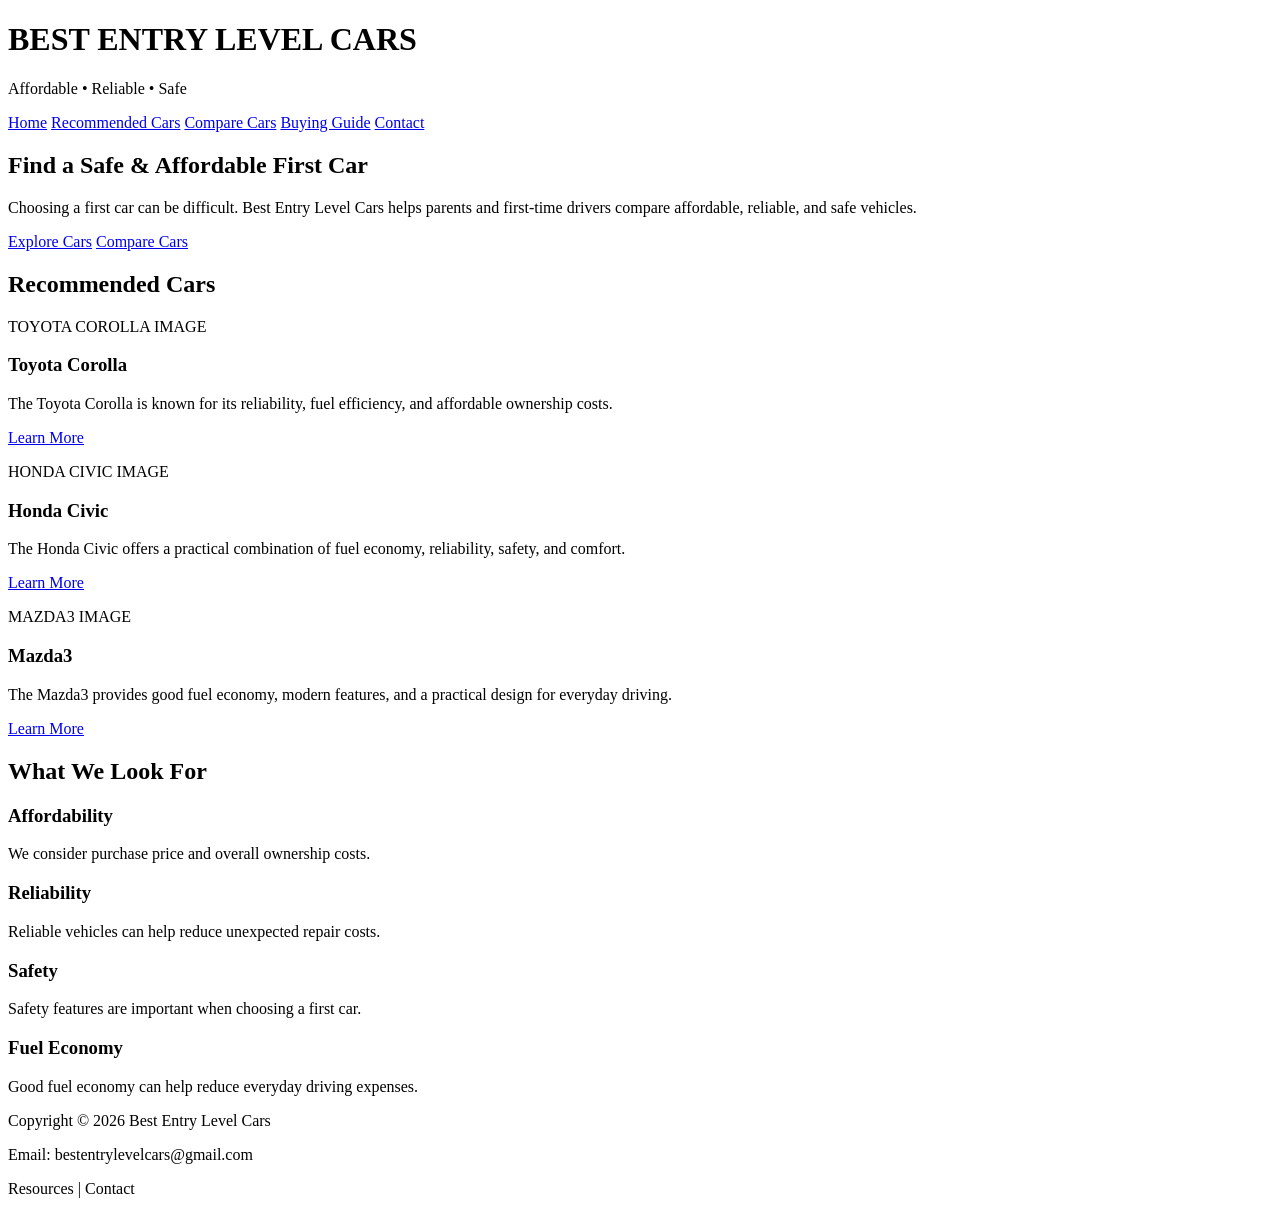
==== index.html @ f04a9858 "Create index.html" ====
<!DOCTYPE html>
<html lang="en">
<head>
    <meta charset="UTF-8">
    <meta name="viewport" content="width=device-width, initial-scale=1.0">
    <title>Best Entry Level Cars</title>
    <link rel="stylesheet" href="style.css">
</head>

<body>

    <header>
        <h1>BEST ENTRY LEVEL CARS</h1>
        <p>Affordable • Reliable • Safe</p>
    </header>

    <nav>
        <a href="index.html">Home</a>
        <a href="recommended.html">Recommended Cars</a>
        <a href="compare.html">Compare Cars</a>
        <a href="buying.html">Buying Guide</a>
        <a href="contact.html">Contact</a>
    </nav>

    <main>

        <section class="hero">
            <h2>Find a Safe &amp; Affordable First Car</h2>
            <p>
                Choosing a first car can be difficult. Best Entry Level Cars
                helps parents and first-time drivers compare affordable,
                reliable, and safe vehicles.
            </p>

            <a class="button" href="recommended.html">Explore Cars</a>
            <a class="button" href="compare.html">Compare Cars</a>
        </section>

        <section class="recommended">
            <h2>Recommended Cars</h2>

            <div class="car-container">

                <article class="car-card">
                    <div class="car-image">
                        <p>TOYOTA COROLLA IMAGE</p>
                    </div>
                    <h3>Toyota Corolla</h3>
                    <p>
                        The Toyota Corolla is known for its reliability,
                        fuel efficiency, and affordable ownership costs.
                    </p>
                    <a href="recommended.html">Learn More</a>
                </article>

                <article class="car-card">
                    <div class="car-image">
                        <p>HONDA CIVIC IMAGE</p>
                    </div>
                    <h3>Honda Civic</h3>
                    <p>
                        The Honda Civic offers a practical combination of
                        fuel economy, reliability, safety, and comfort.
                    </p>
                    <a href="recommended.html">Learn More</a>
                </article>

                <article class="car-card">
                    <div class="car-image">
                        <p>MAZDA3 IMAGE</p>
                    </div>
                    <h3>Mazda3</h3>
                    <p>
                        The Mazda3 provides good fuel economy, modern features,
                        and a practical design for everyday driving.
                    </p>
                    <a href="recommended.html">Learn More</a>
                </article>

            </div>
        </section>

        <section class="why">
            <h2>What We Look For</h2>

            <div class="features">
                <div>
                    <h3>Affordability</h3>
                    <p>We consider purchase price and overall ownership costs.</p>
                </div>

                <div>
                    <h3>Reliability</h3>
                    <p>Reliable vehicles can help reduce unexpected repair costs.</p>
                </div>

                <div>
                    <h3>Safety</h3>
                    <p>Safety features are important when choosing a first car.</p>
                </div>

                <div>
                    <h3>Fuel Economy</h3>
                    <p>Good fuel economy can help reduce everyday driving expenses.</p>
                </div>
            </div>
        </section>

    </main>

    <footer>

        <p> Copyright &copy; 2026 Best Entry Level Cars</p>
        <p>Email: bestentrylevelcars@gmail.com</p>
        <p>Resources | Contact</p>
    </footer>

</body>
</html>
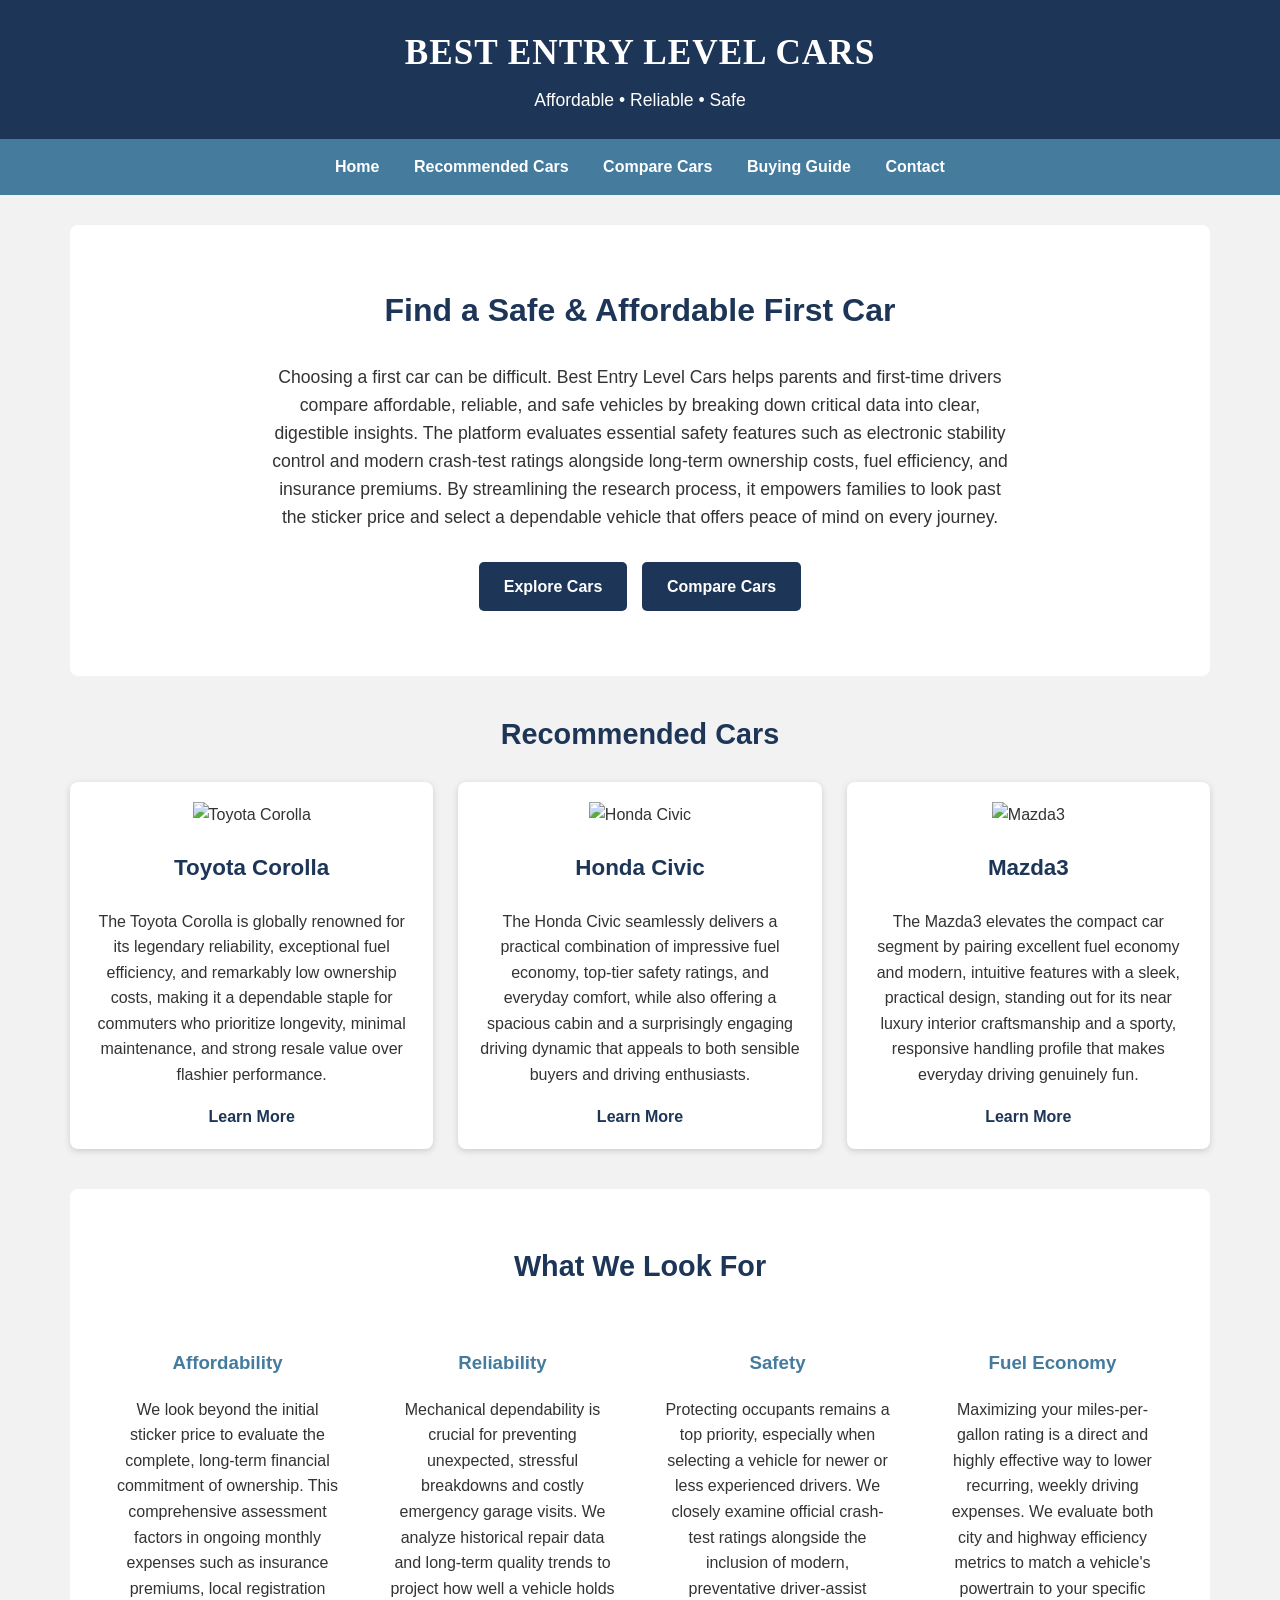
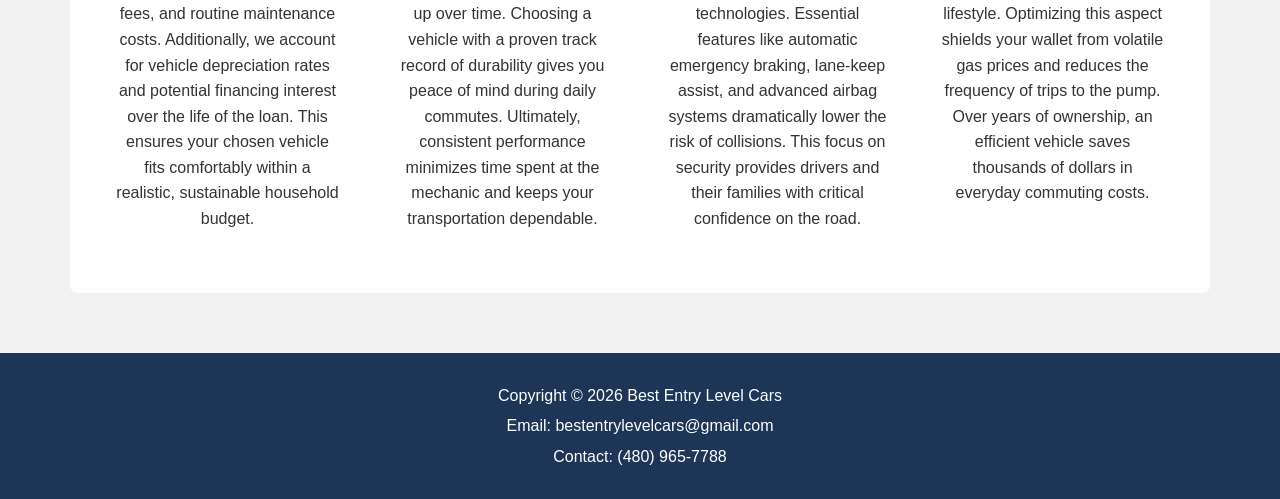
==== commit 6c580aa8: "Update index.html" ====
--- a/index.html
+++ b/index.html
@@ -27,9 +27,11 @@
         <section class="hero">
             <h2>Find a Safe &amp; Affordable First Car</h2>
             <p>
-                Choosing a first car can be difficult. Best Entry Level Cars
-                helps parents and first-time drivers compare affordable,
-                reliable, and safe vehicles.
+                Choosing a first car can be difficult. Best Entry Level Cars helps parents and first-time drivers compare affordable, reliable, 
+                and safe vehicles by breaking down critical data into clear, digestible insights. The platform evaluates essential safety features such as 
+                electronic stability control and modern crash-test ratings alongside long-term ownership costs, fuel efficiency, and insurance premiums. 
+                By streamlining the research process, it empowers families to look past the sticker price and select a dependable vehicle that offers peace of 
+                mind on every journey.
             </p>
 
             <a class="button" href="recommended.html">Explore Cars</a>
@@ -41,39 +43,54 @@
 
             <div class="car-container">
 
+                <!-- Toyota Corolla -->
                 <article class="car-card">
-                    <div class="car-image">
-                        <p>TOYOTA COROLLA IMAGE</p>
-                    </div>
+                    <img src="images/corolla.jpg"
+                         alt="Toyota Corolla"
+                         class="car-photo">
+
                     <h3>Toyota Corolla</h3>
+
                     <p>
-                        The Toyota Corolla is known for its reliability,
-                        fuel efficiency, and affordable ownership costs.
+                        The Toyota Corolla is globally renowned for its legendary reliability, exceptional fuel efficiency, and remarkably low 
+                        ownership costs, making it a dependable staple for commuters who prioritize longevity, minimal maintenance, and strong resale value over 
+                        flashier performance.
                     </p>
+
                     <a href="recommended.html">Learn More</a>
                 </article>
 
+                <!-- Honda Civic -->
                 <article class="car-card">
-                    <div class="car-image">
-                        <p>HONDA CIVIC IMAGE</p>
-                    </div>
+                    <img src="images/civic.jpg"
+                         alt="Honda Civic"
+                         class="car-photo">
+
                     <h3>Honda Civic</h3>
+
                     <p>
-                        The Honda Civic offers a practical combination of
-                        fuel economy, reliability, safety, and comfort.
+                        The Honda Civic seamlessly delivers a practical combination of impressive fuel economy, top-tier safety ratings, 
+                        and everyday comfort, while also offering a spacious cabin and a surprisingly engaging driving dynamic that appeals to 
+                        both sensible buyers and driving enthusiasts.
                     </p>
+
                     <a href="recommended.html">Learn More</a>
                 </article>
 
+                <!-- Mazda3 -->
                 <article class="car-card">
-                    <div class="car-image">
-                        <p>MAZDA3 IMAGE</p>
-                    </div>
+                    <img src="images/mazda3.jpg"
+                         alt="Mazda3"
+                         class="car-photo">
+
                     <h3>Mazda3</h3>
+
                     <p>
-                        The Mazda3 provides good fuel economy, modern features,
-                        and a practical design for everyday driving.
+                        The Mazda3 elevates the compact car segment by pairing excellent fuel economy and modern, intuitive 
+                        features with a sleek, practical design, standing out for its near luxury interior craftsmanship and a sporty, 
+                        responsive handling profile that makes everyday driving genuinely fun.
                     </p>
+
                     <a href="recommended.html">Learn More</a>
                 </article>
 
@@ -86,22 +103,42 @@
             <div class="features">
                 <div>
                     <h3>Affordability</h3>
-                    <p>We consider purchase price and overall ownership costs.</p>
+                    <p>
+                        We look beyond the initial sticker price to evaluate the complete, long-term financial commitment of ownership. 
+                        This comprehensive assessment factors in ongoing monthly expenses such as insurance premiums, local registration fees, and routine maintenance costs. 
+                        Additionally, we account for vehicle depreciation rates and potential financing interest over the life of the loan. 
+                        This ensures your chosen vehicle fits comfortably within a realistic, sustainable household budget.
+                    </p>
                 </div>
 
                 <div>
                     <h3>Reliability</h3>
-                    <p>Reliable vehicles can help reduce unexpected repair costs.</p>
+                    <p>
+                        Mechanical dependability is crucial for preventing unexpected, stressful breakdowns and costly emergency garage visits. 
+                        We analyze historical repair data and long-term quality trends to project how well a vehicle holds up over time. 
+                        Choosing a vehicle with a proven track record of durability gives you peace of mind during daily commutes. 
+                        Ultimately, consistent performance minimizes time spent at the mechanic and keeps your transportation dependable.
+                    </p>
                 </div>
 
                 <div>
                     <h3>Safety</h3>
-                    <p>Safety features are important when choosing a first car.</p>
+                    <p>
+                        Protecting occupants remains a top priority, especially when selecting a vehicle for newer or less experienced drivers. 
+                        We closely examine official crash-test ratings alongside the inclusion of modern, preventative driver-assist technologies. 
+                        Essential features like automatic emergency braking, lane-keep assist, and advanced airbag systems dramatically lower the risk of collisions. 
+                        This focus on security provides drivers and their families with critical confidence on the road.
+                    </p>
                 </div>
 
                 <div>
                     <h3>Fuel Economy</h3>
-                    <p>Good fuel economy can help reduce everyday driving expenses.</p>
+                    <p>
+                        Maximizing your miles-per-gallon rating is a direct and highly effective way to lower recurring, weekly driving expenses. 
+                        We evaluate both city and highway efficiency metrics to match a vehicle's powertrain to your specific lifestyle. 
+                        Optimizing this aspect shields your wallet from volatile gas prices and reduces the frequency of trips to the pump. 
+                        Over years of ownership, an efficient vehicle saves thousands of dollars in everyday commuting costs.
+                    </p>
                 </div>
             </div>
         </section>
@@ -110,9 +147,10 @@
 
     <footer>
 
-        <p> Copyright &copy; 2026 Best Entry Level Cars</p>
+        <p>Copyright &copy; 2026 Best Entry Level Cars</p>
         <p>Email: bestentrylevelcars@gmail.com</p>
-        <p>Resources | Contact</p>
+        <p>Contact: (480) 965-7788</p>
+
     </footer>
 
 </body>
--- a/style.css
+++ b/style.css
@@ -0,0 +1,238 @@
+* {
+    box-sizing: border-box;
+}
+
+body {
+    margin: 0;
+    padding: 0;
+    background-color: #f2f2f2;
+    color: #333333;
+    font-family: Arial, Helvetica, sans-serif;
+    line-height: 1.6;
+}
+
+/* Header */
+
+header {
+    background-color: #1d3557;
+    color: #ffffff;
+    text-align: center;
+    padding: 25px;
+}
+
+header h1 {
+    margin: 0;
+    font-family: Georgia, "Times New Roman", serif;
+    font-size: 2.2em;
+    letter-spacing: 1px;
+}
+
+header p {
+    margin: 5px 0 0;
+    font-size: 1.1em;
+}
+
+/* Navigation */
+
+nav {
+    background-color: #457b9d;
+    text-align: center;
+    padding: 15px;
+}
+
+nav a {
+    color: #ffffff;
+    text-decoration: none;
+    font-weight: bold;
+    margin: 0 15px;
+}
+
+nav a:hover {
+    text-decoration: underline;
+}
+
+/* Main Content */
+
+main {
+    max-width: 1200px;
+    margin: 0 auto;
+    padding: 30px;
+}
+
+/* Hero Section */
+
+.hero {
+    background-color: #ffffff;
+    text-align: center;
+    padding: 60px 30px;
+    margin-bottom: 35px;
+    border-radius: 8px;
+}
+
+.hero h2 {
+    color: #1d3557;
+    font-size: 2em;
+    margin-top: 0;
+}
+
+.hero p {
+    max-width: 750px;
+    margin: 0 auto 25px;
+    font-size: 1.1em;
+}
+
+/* Buttons */
+
+.button {
+    display: inline-block;
+    background-color: #1d3557;
+    color: #ffffff;
+    text-decoration: none;
+    padding: 12px 25px;
+    margin: 5px;
+    border-radius: 5px;
+    font-weight: bold;
+}
+
+.button:hover {
+    background-color: #457b9d;
+}
+
+/* Recommended Cars */
+
+.recommended {
+    margin-bottom: 40px;
+}
+
+.recommended h2,
+.why h2 {
+    color: #1d3557;
+    text-align: center;
+    font-size: 1.8em;
+    margin-bottom: 25px;
+}
+
+.car-container {
+    display: flex;
+    gap: 25px;
+    justify-content: center;
+}
+
+.car-card {
+    background-color: #ffffff;
+    width: 32%;
+    padding: 20px;
+    text-align: center;
+    border-radius: 8px;
+    box-shadow: 0 2px 6px #cccccc;
+}
+
+.car-card h3 {
+    color: #1d3557;
+    font-size: 1.4em;
+}
+
+.car-card a {
+    color: #1d3557;
+    font-weight: bold;
+    text-decoration: none;
+}
+
+.car-card a:hover {
+    text-decoration: underline;
+}
+
+/* Temporary Car Image Areas */
+
+.car-image {
+    height: 150px;
+    background-color: #d9eaf7;
+    display: flex;
+    align-items: center;
+    justify-content: center;
+    border-radius: 5px;
+    color: #1d3557;
+    font-weight: bold;
+}
+
+/* What We Look For */
+
+.why {
+    background-color: #ffffff;
+    padding: 30px;
+    border-radius: 8px;
+}
+
+.features {
+    display: flex;
+    gap: 20px;
+}
+
+.features div {
+    flex: 1;
+    text-align: center;
+    padding: 15px;
+}
+
+.features h3 {
+    color: #457b9d;
+}
+
+/* Footer */
+
+footer {
+    background-color: #1d3557;
+    color: #ffffff;
+    text-align: center;
+    padding: 25px;
+    margin-top: 30px;
+}
+
+.footer-links {
+    margin-bottom: 15px;
+}
+
+.footer-links a {
+    color: #ffffff;
+    text-decoration: none;
+    margin: 0 10px;
+}
+
+.footer-links a:hover {
+    text-decoration: underline;
+}
+
+footer p {
+    margin: 5px;
+}
+
+/* Mobile Layout */
+
+@media screen and (max-width: 768px) {
+
+    nav a {
+        display: block;
+        margin: 8px;
+    }
+
+    .car-container {
+        display: block;
+    }
+
+    .car-card {
+        width: 100%;
+        margin-bottom: 20px;
+    }
+
+    .features {
+        display: block;
+    }
+
+    main {
+        padding: 15px;
+    }
+
+    .hero {
+        padding: 40px 20px;
+    }
+}
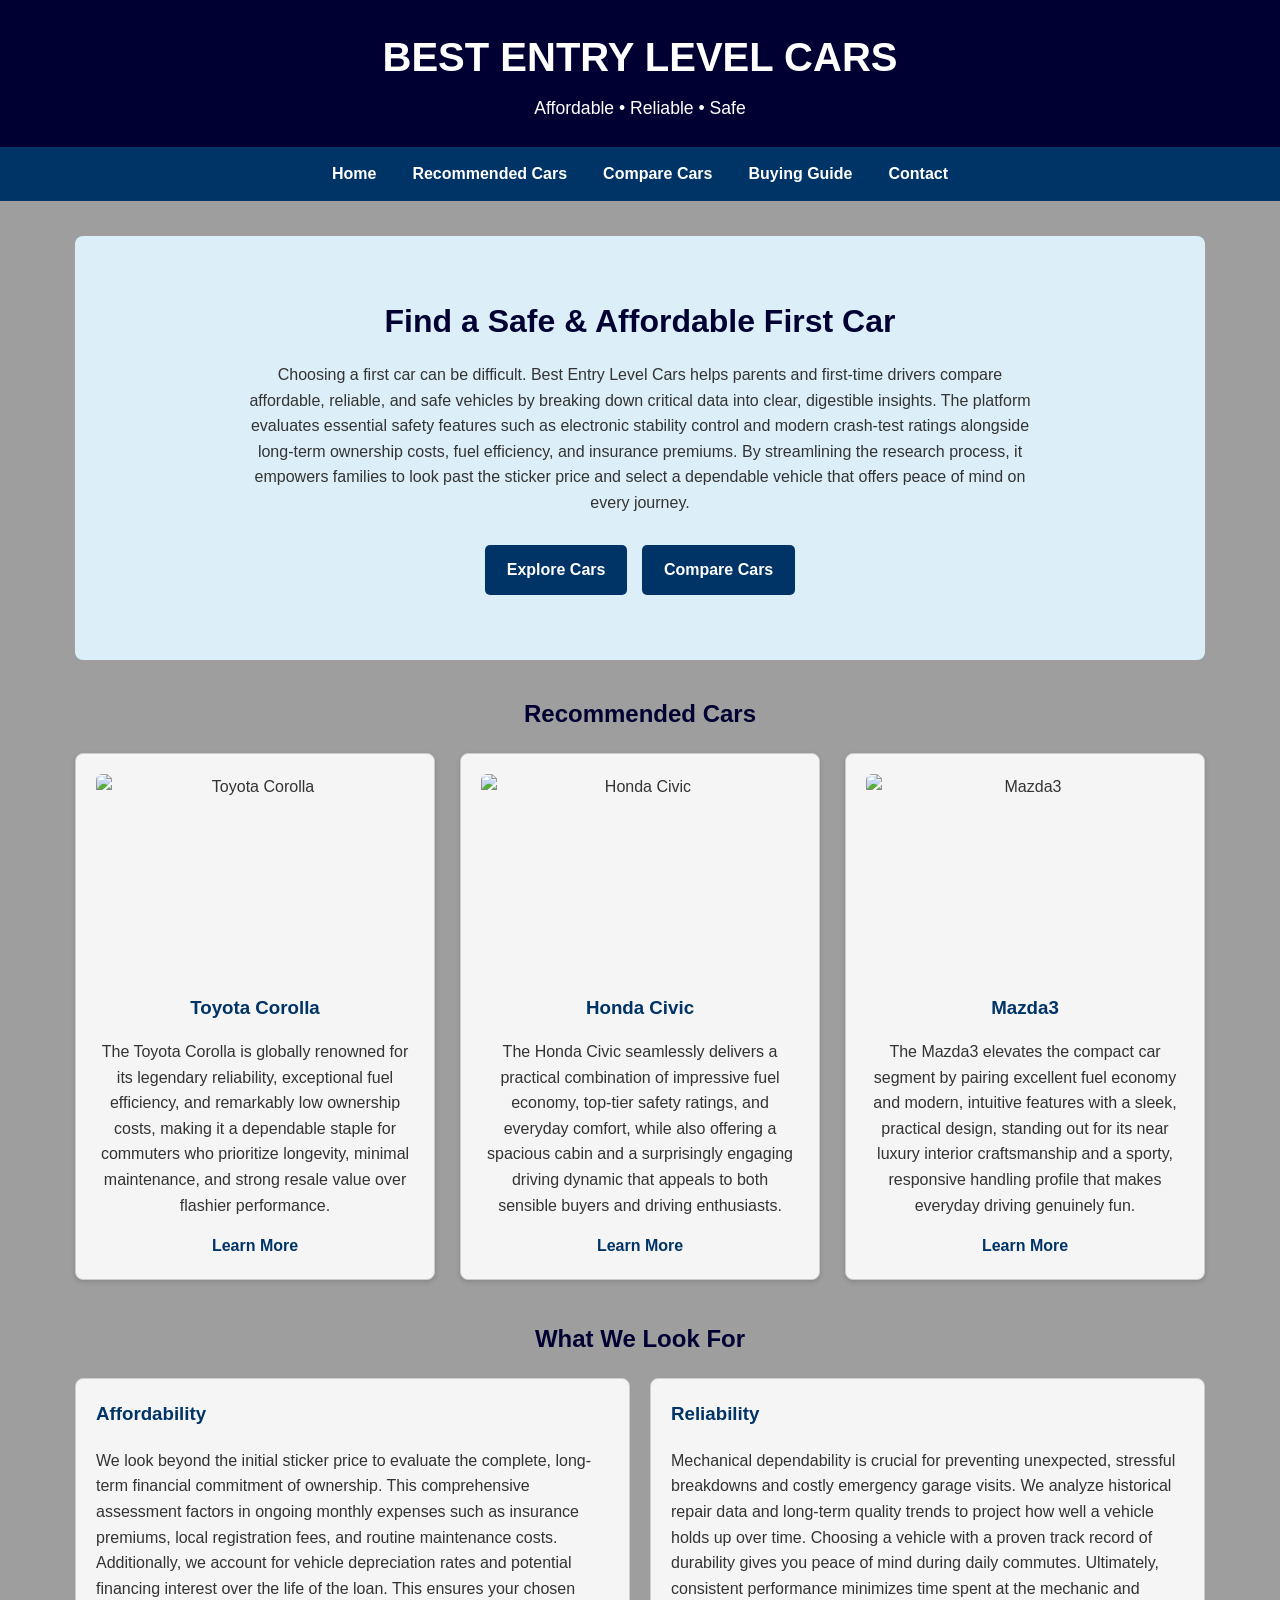
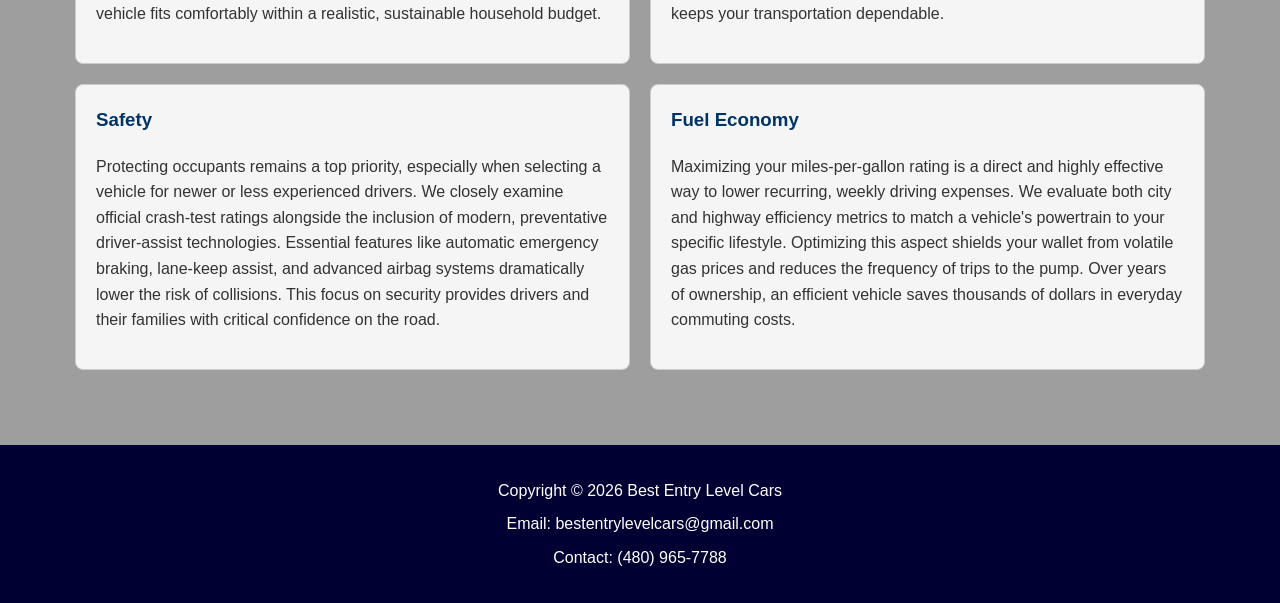
==== commit 169fdbba: "Update index.html" ====
--- a/index.html
+++ b/index.html
@@ -45,7 +45,7 @@
 
                 <!-- Toyota Corolla -->
                 <article class="car-card">
-                    <img src="images/corolla.jpg"
+                    <img src="corolla.jpg"
                          alt="Toyota Corolla"
                          class="car-photo">
 
@@ -62,7 +62,7 @@
 
                 <!-- Honda Civic -->
                 <article class="car-card">
-                    <img src="images/civic.jpg"
+                    <img src="civic.jpg"
                          alt="Honda Civic"
                          class="car-photo">
 
@@ -79,7 +79,7 @@
 
                 <!-- Mazda3 -->
                 <article class="car-card">
-                    <img src="images/mazda3.jpg"
+                    <img src="mazda3.jpg"
                          alt="Mazda3"
                          class="car-photo">
 
--- a/style.css
+++ b/style.css
@@ -4,27 +4,27 @@
 
 body {
     margin: 0;
-    padding: 0;
-    background-color: #f2f2f2;
+    background-color: #9e9e9e;
     color: #333333;
-    font-family: Arial, Helvetica, sans-serif;
+    font-family: Arial, "Helvetica Neue", sans-serif;
     line-height: 1.6;
 }
 
-/* Header */
+
+/* ================================
+   HEADER
+   ================================ */
 
 header {
-    background-color: #1d3557;
-    color: #ffffff;
-    text-align: center;
-    padding: 25px;
+    background-color: #000033;
+    color: white;
+    text-align: center;
+    padding: 25px 15px;
 }
 
 header h1 {
     margin: 0;
-    font-family: Georgia, "Times New Roman", serif;
-    font-size: 2.2em;
-    letter-spacing: 1px;
+    font-size: 2em;
 }
 
 header p {
@@ -32,108 +32,153 @@
     font-size: 1.1em;
 }
 
-/* Navigation */
+
+/* ================================
+   NAVIGATION
+   ================================ */
 
 nav {
-    background-color: #457b9d;
-    text-align: center;
-    padding: 15px;
+    background-color: #003366;
+    display: flex;
+    flex-direction: column;
+    text-align: center;
 }
 
 nav a {
-    color: #ffffff;
+    color: white;
     text-decoration: none;
-    font-weight: bold;
-    margin: 0 15px;
+    padding: 12px;
+    border-bottom: 1px solid #557799;
+    font-weight: bold;
 }
 
 nav a:hover {
-    text-decoration: underline;
-}
-
-/* Main Content */
+    background-color: #90C7E3;
+    color: #000033;
+}
+
+
+/* ================================
+   MAIN CONTENT
+   ================================ */
 
 main {
     max-width: 1200px;
     margin: 0 auto;
-    padding: 30px;
-}
-
-/* Hero Section */
+    background-color: #9e9e9e;
+    padding: 20px;
+}
+
+h2 {
+    color: #000033;
+    text-align: center;
+    margin-top: 0;
+}
+
+h3 {
+    color: #003366;
+}
+
+h4 {
+    color: #000033;
+}
+
+
+/* ================================
+   HOME PAGE HERO
+   ================================ */
 
 .hero {
-    background-color: #ffffff;
-    text-align: center;
-    padding: 60px 30px;
+    background-color: #DCEFF8;
+    text-align: center;
+    padding: 45px 20px;
     margin-bottom: 35px;
     border-radius: 8px;
 }
 
 .hero h2 {
-    color: #1d3557;
     font-size: 2em;
-    margin-top: 0;
+    margin-bottom: 15px;
 }
 
 .hero p {
-    max-width: 750px;
+    max-width: 800px;
     margin: 0 auto 25px;
-    font-size: 1.1em;
-}
-
-/* Buttons */
+}
+
+
+/* ================================
+   BUTTONS
+   ================================ */
 
 .button {
     display: inline-block;
-    background-color: #1d3557;
-    color: #ffffff;
+    background-color: #003366;
+    color: white;
     text-decoration: none;
-    padding: 12px 25px;
+    padding: 12px 22px;
     margin: 5px;
     border-radius: 5px;
     font-weight: bold;
 }
 
 .button:hover {
-    background-color: #457b9d;
-}
-
-/* Recommended Cars */
+    background-color: #90C7E3;
+    color: #000033;
+}
+
+
+/* ================================
+   PAGE INTRODUCTION
+   ================================ */
+
+.page-intro {
+    background-color: #DCEFF8;
+    padding: 30px;
+    margin-bottom: 30px;
+    text-align: center;
+    border-radius: 8px;
+}
+
+.page-intro p {
+    max-width: 850px;
+    margin: 0 auto;
+}
+
+
+/* ================================
+   RECOMMENDED CARS
+   ================================ */
 
 .recommended {
     margin-bottom: 40px;
 }
 
-.recommended h2,
-.why h2 {
-    color: #1d3557;
-    text-align: center;
-    font-size: 1.8em;
-    margin-bottom: 25px;
-}
-
 .car-container {
-    display: flex;
+    display: grid;
+    grid-template-columns: 1fr;
     gap: 25px;
-    justify-content: center;
 }
 
 .car-card {
-    background-color: #ffffff;
-    width: 32%;
+    background-color: #F5F5F5;
+    border: 1px solid #CCCCCC;
+    border-radius: 8px;
     padding: 20px;
     text-align: center;
-    border-radius: 8px;
-    box-shadow: 0 2px 6px #cccccc;
+    box-shadow: 0 2px 5px rgba(0, 0, 0, 0.15);
 }
 
 .car-card h3 {
-    color: #1d3557;
-    font-size: 1.4em;
+    margin-bottom: 10px;
+}
+
+.car-card p {
+    margin-bottom: 15px;
 }
 
 .car-card a {
-    color: #1d3557;
+    color: #003366;
     font-weight: bold;
     text-decoration: none;
 }
@@ -142,97 +187,348 @@
     text-decoration: underline;
 }
 
-/* Temporary Car Image Areas */
-
-.car-image {
-    height: 150px;
-    background-color: #d9eaf7;
-    display: flex;
-    align-items: center;
-    justify-content: center;
+
+/* ================================
+   CAR IMAGES
+   ================================ */
+
+.car-photo {
+    width: 100%;
+    max-width: 350px;
+    height: 220px;
+    object-fit: cover;
+    display: block;
+    margin: 0 auto 15px;
+    border-radius: 6px;
+}
+
+.car-card ul {
+    text-align: left;
+    padding-left: 25px;
+}
+
+
+/* ================================
+   WHAT WE LOOK FOR
+   ================================ */
+
+.why {
+    margin-top: 40px;
+    margin-bottom: 40px;
+}
+
+.features {
+    display: grid;
+    grid-template-columns: 1fr;
+    gap: 20px;
+}
+
+.features div {
+    background-color: #F5F5F5;
+    border: 1px solid #CCCCCC;
+    padding: 20px;
+    border-radius: 8px;
+}
+
+.features h3 {
+    margin-top: 0;
+}
+
+
+/* ================================
+   COMPARE PAGE
+   ================================ */
+
+.comparison {
+    margin-bottom: 40px;
+}
+
+.table-container {
+    overflow-x: auto;
+}
+
+table {
+    width: 100%;
+    border-collapse: collapse;
+    margin-top: 20px;
+    background-color: #DCEFF8;
+    border: 2px solid #003366;
+}
+
+
+/* Bold all table information */
+
+table th,
+table td {
+    border: 1px solid #003366;
+    padding: 14px 10px;
+    text-align: center;
+    font-weight: bold;
+}
+
+
+/* Table header */
+
+table thead th {
+    background-color: #000033;
+    color: white;
+    font-weight: bold;
+}
+
+
+/* Vehicle names */
+
+table tbody th {
+    background-color: #BFE3F2;
+    color: #000033;
+    font-weight: bold;
+}
+
+
+/* Light blue table information */
+
+table tbody td {
+    background-color: #DCEFF8;
+    color: #333333;
+    font-weight: bold;
+}
+
+
+/* Alternating table rows */
+
+table tbody tr:nth-child(even) td {
+    background-color: #CDEAF5;
+}
+
+
+/* Table hover */
+
+table tbody tr:hover td,
+table tbody tr:hover th {
+    background-color: #A9D8EC;
+}
+
+
+/* ================================
+   TABLE NOTE
+   ================================ */
+
+.table-note {
+    margin-top: 15px;
+    font-size: 0.9em;
+    color: white;
+}
+
+
+/* ================================
+   COMPARISON NOTES
+   ================================ */
+
+.comparison-notes {
+    margin-top: 40px;
+    margin-bottom: 40px;
+}
+
+
+/* ================================
+   BUYING GUIDE
+   ================================ */
+
+.buying-section {
+    background-color: #F5F5F5;
+    border-left: 5px solid #003366;
+    padding: 20px;
+    margin-bottom: 20px;
     border-radius: 5px;
-    color: #1d3557;
-    font-weight: bold;
-}
-
-/* What We Look For */
-
-.why {
-    background-color: #ffffff;
+}
+
+.buying-section h2 {
+    text-align: left;
+    margin-bottom: 10px;
+}
+
+.buying-section p {
+    margin-bottom: 0;
+}
+
+.buying-section ul {
+    margin-bottom: 0;
+}
+
+
+/* ================================
+   CONTACT FORM
+   ================================ */
+
+.contact-form {
+    max-width: 800px;
+    margin: 0 auto 40px;
+    background-color: #F5F5F5;
     padding: 30px;
+    border: 1px solid #CCCCCC;
     border-radius: 8px;
 }
 
-.features {
-    display: flex;
-    gap: 20px;
-}
-
-.features div {
-    flex: 1;
-    text-align: center;
-    padding: 15px;
-}
-
-.features h3 {
-    color: #457b9d;
-}
-
-/* Footer */
+.contact-form h2 {
+    margin-bottom: 25px;
+}
+
+form {
+    display: grid;
+    gap: 10px;
+}
+
+label {
+    font-weight: bold;
+    color: #000033;
+}
+
+input,
+select,
+textarea {
+    width: 100%;
+    padding: 10px;
+    border: 1px solid #999999;
+    border-radius: 4px;
+    font-family: Arial, "Helvetica Neue", sans-serif;
+    font-size: 1em;
+}
+
+textarea {
+    resize: vertical;
+}
+
+
+/* Form buttons */
+
+input[type="submit"],
+input[type="reset"] {
+    background-color: #003366;
+    color: white;
+    border: none;
+    padding: 12px;
+    margin-top: 10px;
+    cursor: pointer;
+    font-weight: bold;
+}
+
+input[type="submit"]:hover,
+input[type="reset"]:hover {
+    background-color: #90C7E3;
+    color: #000033;
+}
+
+
+/* ================================
+   CONTACT INFORMATION
+   ================================ */
+
+.contact-information {
+    max-width: 800px;
+    margin: 0 auto 40px;
+    padding: 25px;
+    background-color: #DCEFF8;
+    border-radius: 8px;
+    text-align: center;
+}
+
+.contact-information h2 {
+    margin-bottom: 15px;
+}
+
+.contact-information a {
+    color: #003366;
+    font-weight: bold;
+}
+
+
+/* ================================
+   FOOTER
+   ================================ */
 
 footer {
-    background-color: #1d3557;
-    color: #ffffff;
-    text-align: center;
-    padding: 25px;
-    margin-top: 30px;
-}
-
-.footer-links {
-    margin-bottom: 15px;
-}
-
-.footer-links a {
-    color: #ffffff;
+    background-color: #000033;
+    color: white;
+    text-align: center;
+    padding: 25px 15px;
+}
+
+footer p {
+    margin: 8px 0;
+}
+
+footer a {
+    color: white;
     text-decoration: none;
-    margin: 0 10px;
-}
-
-.footer-links a:hover {
+}
+
+footer a:hover {
+    color: #90C7E3;
     text-decoration: underline;
 }
 
-footer p {
-    margin: 5px;
-}
-
-/* Mobile Layout */
-
-@media screen and (max-width: 768px) {
+
+/* ================================
+   TABLET / DESKTOP LAYOUT
+   ================================ */
+
+@media (min-width: 600px) {
+
+    nav {
+        flex-direction: row;
+        justify-content: center;
+    }
 
     nav a {
-        display: block;
-        margin: 8px;
+        border-bottom: none;
+        padding: 14px 18px;
     }
 
     .car-container {
-        display: block;
-    }
-
-    .car-card {
-        width: 100%;
-        margin-bottom: 20px;
+        grid-template-columns: repeat(3, 1fr);
     }
 
     .features {
-        display: block;
+        grid-template-columns: repeat(2, 1fr);
+    }
+
+    form {
+        grid-template-columns: 180px 1fr;
+        align-items: center;
+    }
+
+    form label {
+        text-align: right;
+        padding-right: 10px;
+    }
+
+    form input[type="submit"],
+    form input[type="reset"] {
+        grid-column: 2;
+    }
+}
+
+
+/* ================================
+   LARGER DESKTOP SCREENS
+   ================================ */
+
+@media (min-width: 900px) {
+
+    header h1 {
+        font-size: 2.5em;
     }
 
     main {
-        padding: 15px;
+        padding: 35px;
     }
 
     .hero {
-        padding: 40px 20px;
-    }
-}
+        padding: 60px 30px;
+    }
+
+    .car-photo {
+        height: 200px;
+    }
+
+}
